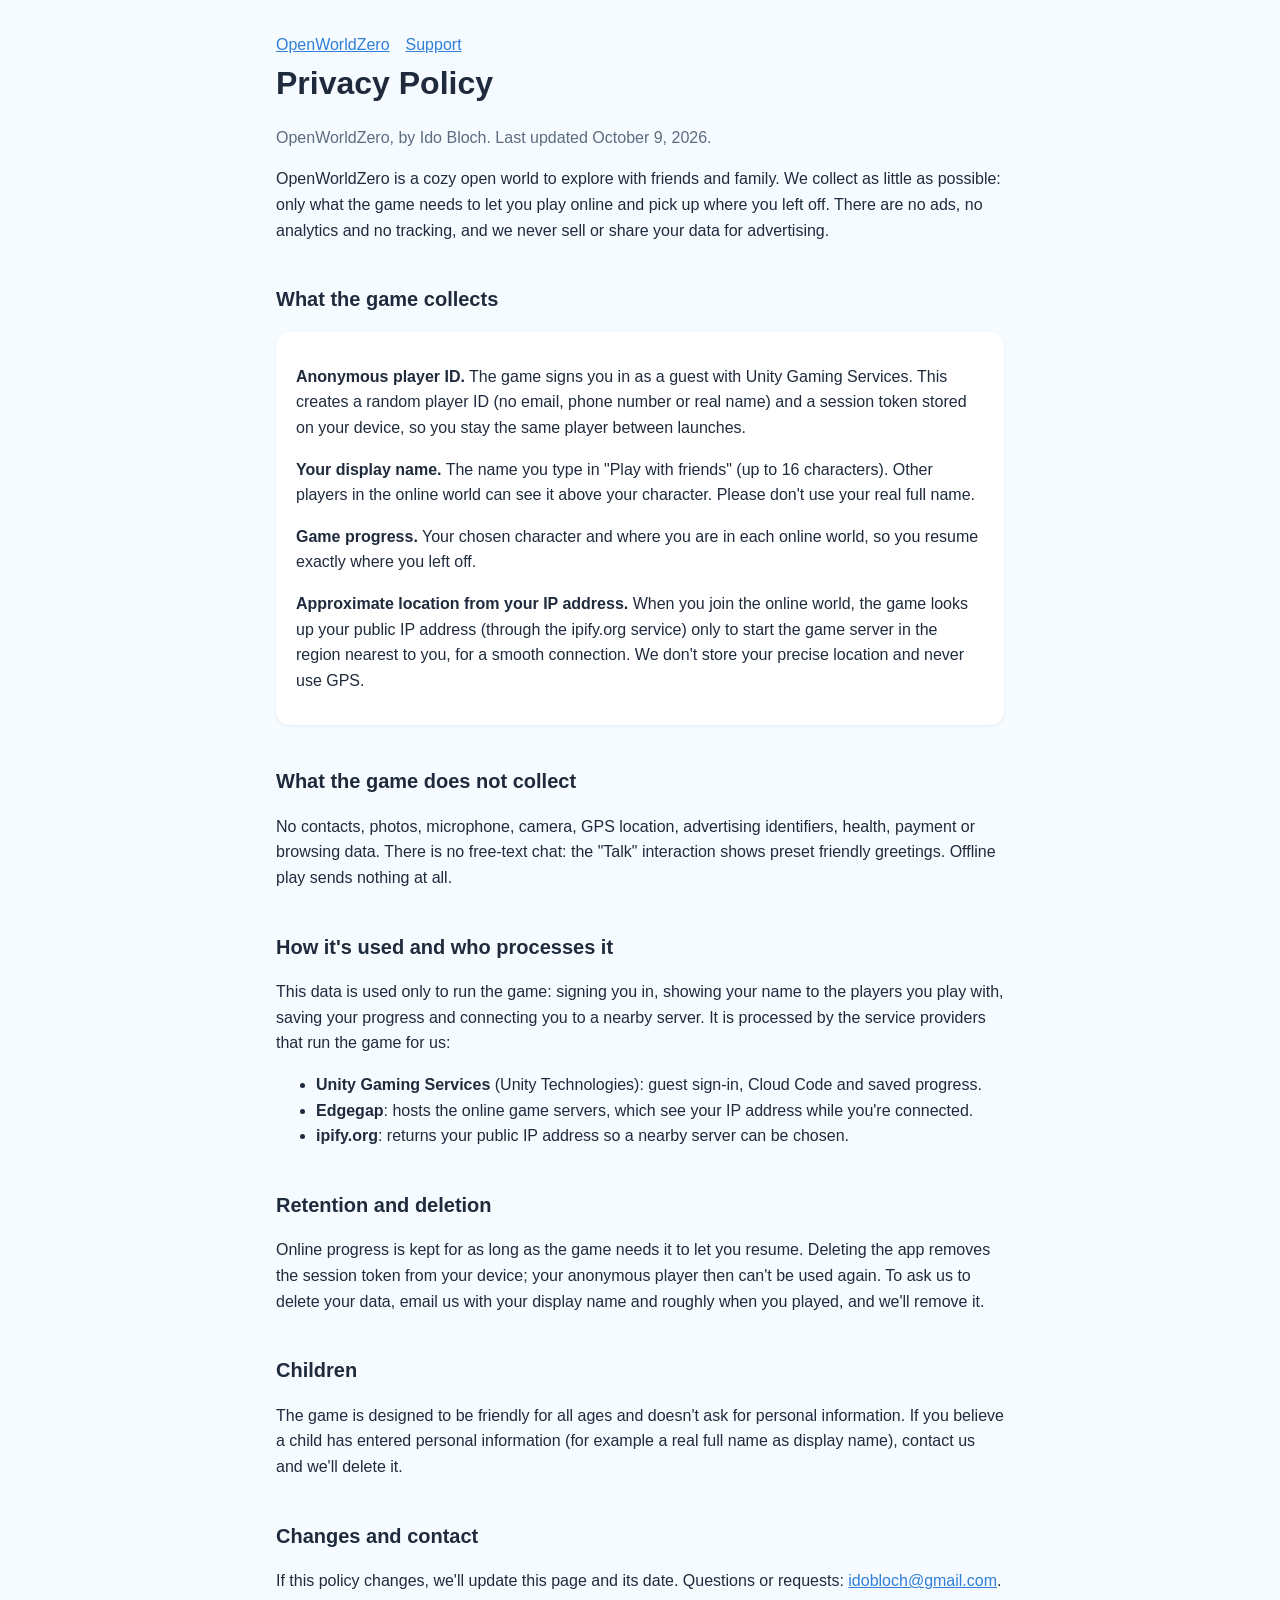
==== docs/privacy.html @ d1aa9bf7 "Add OpenWorldZero website: privacy policy and support pages (GitHub Pages, docs/) Co-Authored-By: Cl" ====
<!doctype html>
<html lang="en"><head><meta charset="utf-8"><meta name="viewport" content="width=device-width, initial-scale=1">
<title>OpenWorldZero Privacy Policy</title><link rel="stylesheet" href="style.css"></head>
<body><main>
<nav><a href="index.html">OpenWorldZero</a><a href="support.html">Support</a></nav>
<h1>Privacy Policy</h1>
<p class="muted">OpenWorldZero, by Ido Bloch. Last updated October 9, 2026.</p>

<p>OpenWorldZero is a cozy open world to explore with friends and family. We collect as little as possible: only what the game needs to let you play online and pick up where you left off. There are no ads, no analytics and no tracking, and we never sell or share your data for advertising.</p>

<h2>What the game collects</h2>
<div class="card">
<p><strong>Anonymous player ID.</strong> The game signs you in as a guest with Unity Gaming Services. This creates a random player ID (no email, phone number or real name) and a session token stored on your device, so you stay the same player between launches.</p>
<p><strong>Your display name.</strong> The name you type in "Play with friends" (up to 16 characters). Other players in the online world can see it above your character. Please don't use your real full name.</p>
<p><strong>Game progress.</strong> Your chosen character and where you are in each online world, so you resume exactly where you left off.</p>
<p><strong>Approximate location from your IP address.</strong> When you join the online world, the game looks up your public IP address (through the ipify.org service) only to start the game server in the region nearest to you, for a smooth connection. We don't store your precise location and never use GPS.</p>
</div>

<h2>What the game does not collect</h2>
<p>No contacts, photos, microphone, camera, GPS location, advertising identifiers, health, payment or browsing data. There is no free-text chat: the "Talk" interaction shows preset friendly greetings. Offline play sends nothing at all.</p>

<h2>How it's used and who processes it</h2>
<p>This data is used only to run the game: signing you in, showing your name to the players you play with, saving your progress and connecting you to a nearby server. It is processed by the service providers that run the game for us:</p>
<ul>
<li><strong>Unity Gaming Services</strong> (Unity Technologies): guest sign-in, Cloud Code and saved progress.</li>
<li><strong>Edgegap</strong>: hosts the online game servers, which see your IP address while you're connected.</li>
<li><strong>ipify.org</strong>: returns your public IP address so a nearby server can be chosen.</li>
</ul>

<h2>Retention and deletion</h2>
<p>Online progress is kept for as long as the game needs it to let you resume. Deleting the app removes the session token from your device; your anonymous player then can't be used again. To ask us to delete your data, email us with your display name and roughly when you played, and we'll remove it.</p>

<h2>Children</h2>
<p>The game is designed to be friendly for all ages and doesn't ask for personal information. If you believe a child has entered personal information (for example a real full name as display name), contact us and we'll delete it.</p>

<h2>Changes and contact</h2>
<p>If this policy changes, we'll update this page and its date. Questions or requests: <a href="mailto:idobloch@gmail.com">idobloch@gmail.com</a>.</p>
</main></body></html>
---- docs/style.css ----
:root { --bg:#f6fbff; --ink:#1f2b3d; --muted:#5b6b80; --accent:#2f7fd8; --card:#ffffff; }
@media (prefers-color-scheme: dark) { :root { --bg:#0f1722; --ink:#e6edf5; --muted:#9fb0c4; --accent:#6aa9f0; --card:#17212e; } }
* { box-sizing: border-box; }
body { margin:0; background:var(--bg); color:var(--ink); font:16px/1.6 -apple-system, BlinkMacSystemFont, "Segoe UI", Roboto, sans-serif; }
main { max-width:760px; margin:0 auto; padding:32px 16px 64px; }
h1 { font-size:2rem; margin:0 0 4px; } h2 { margin-top:2em; font-size:1.25rem; }
.muted { color:var(--muted); } a { color:var(--accent); }
.card { background:var(--card); border-radius:14px; padding:16px 20px; margin:16px 0; box-shadow:0 1px 3px rgba(0,0,0,.08); }
nav a { margin-right:16px; }
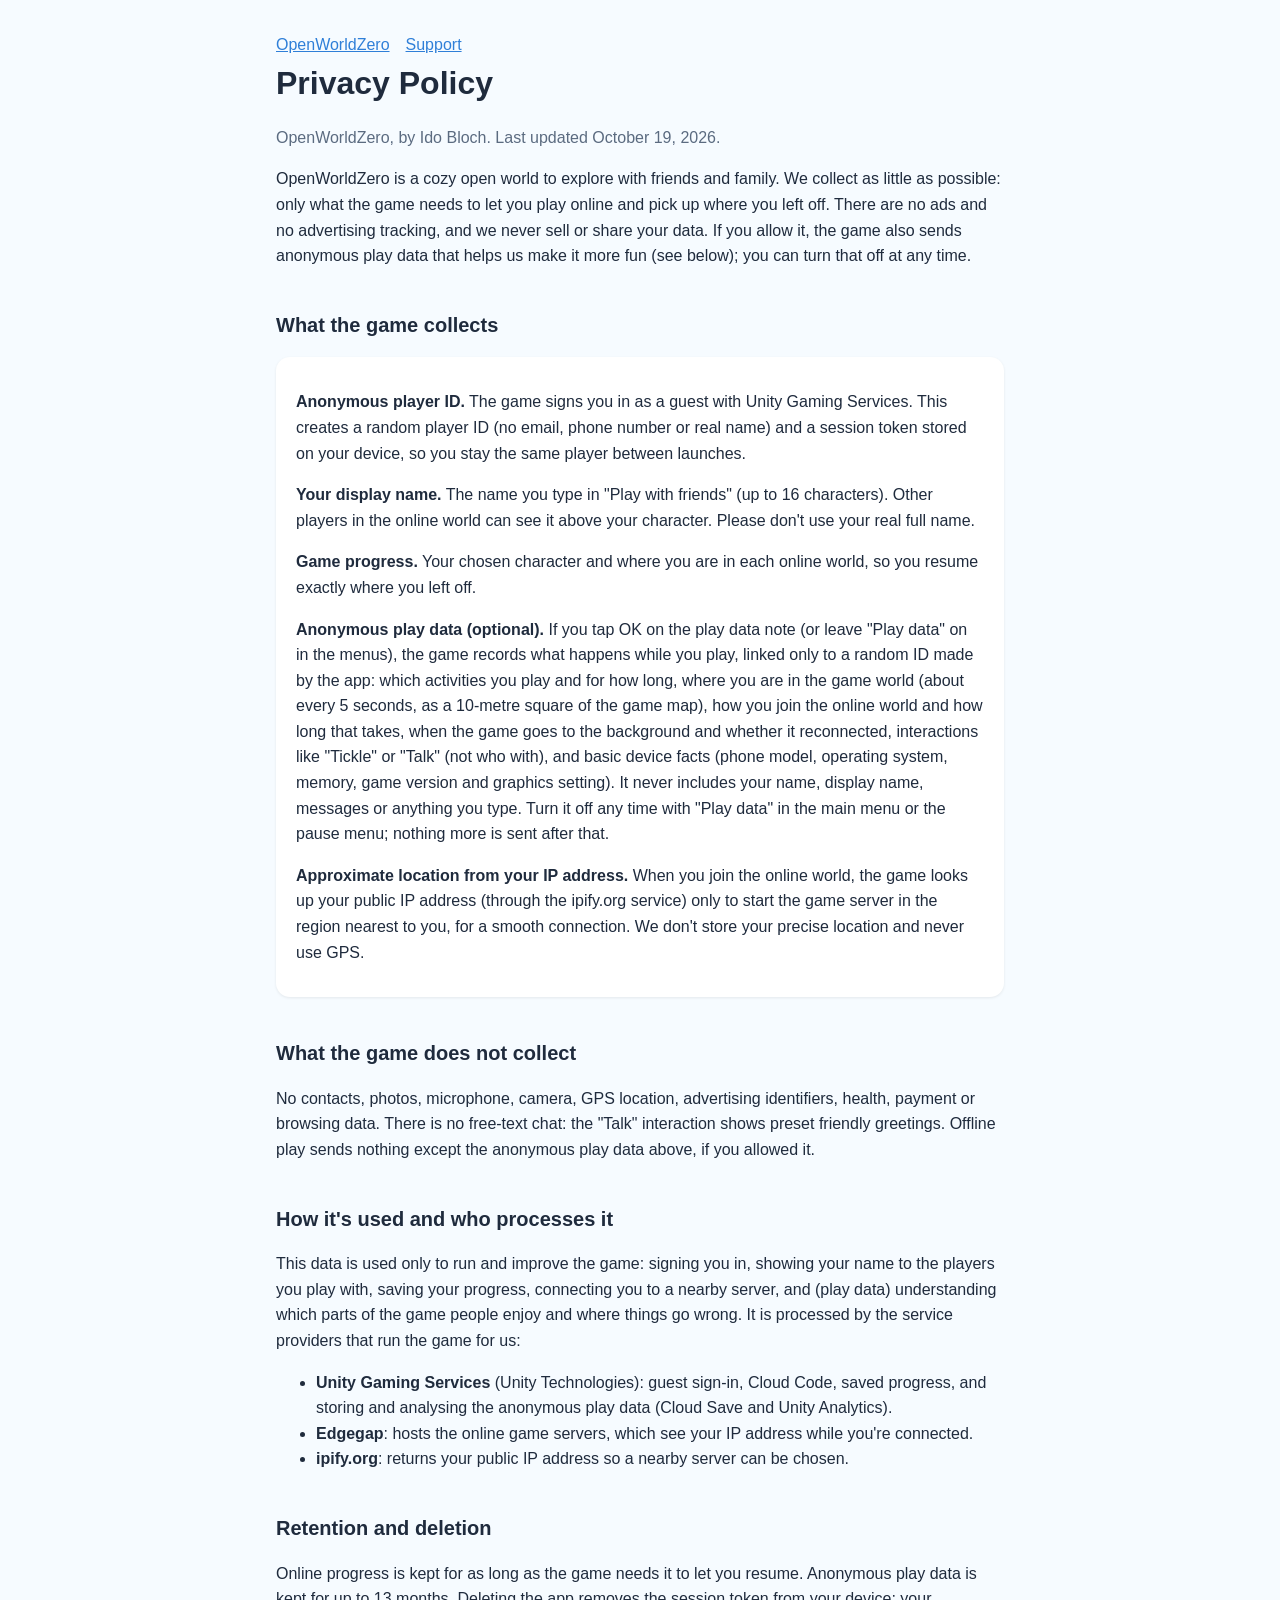
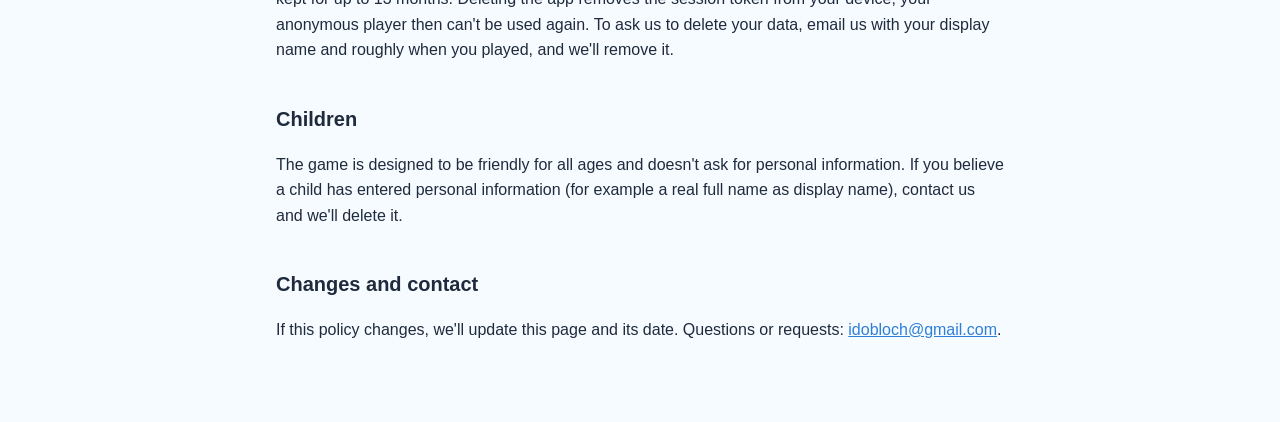
==== commit 4a3749ac: "Privacy policy: optional anonymous play data (analytics) and how to turn it off" ====
--- a/docs/privacy.html
+++ b/docs/privacy.html
@@ -4,31 +4,32 @@
 <body><main>
 <nav><a href="index.html">OpenWorldZero</a><a href="support.html">Support</a></nav>
 <h1>Privacy Policy</h1>
-<p class="muted">OpenWorldZero, by Ido Bloch. Last updated October 9, 2026.</p>
+<p class="muted">OpenWorldZero, by Ido Bloch. Last updated October 19, 2026.</p>
 
-<p>OpenWorldZero is a cozy open world to explore with friends and family. We collect as little as possible: only what the game needs to let you play online and pick up where you left off. There are no ads, no analytics and no tracking, and we never sell or share your data for advertising.</p>
+<p>OpenWorldZero is a cozy open world to explore with friends and family. We collect as little as possible: only what the game needs to let you play online and pick up where you left off. There are no ads and no advertising tracking, and we never sell or share your data. If you allow it, the game also sends anonymous play data that helps us make it more fun (see below); you can turn that off at any time.</p>
 
 <h2>What the game collects</h2>
 <div class="card">
 <p><strong>Anonymous player ID.</strong> The game signs you in as a guest with Unity Gaming Services. This creates a random player ID (no email, phone number or real name) and a session token stored on your device, so you stay the same player between launches.</p>
 <p><strong>Your display name.</strong> The name you type in "Play with friends" (up to 16 characters). Other players in the online world can see it above your character. Please don't use your real full name.</p>
 <p><strong>Game progress.</strong> Your chosen character and where you are in each online world, so you resume exactly where you left off.</p>
+<p><strong>Anonymous play data (optional).</strong> If you tap OK on the play data note (or leave "Play data" on in the menus), the game records what happens while you play, linked only to a random ID made by the app: which activities you play and for how long, where you are in the game world (about every 5 seconds, as a 10-metre square of the game map), how you join the online world and how long that takes, when the game goes to the background and whether it reconnected, interactions like "Tickle" or "Talk" (not who with), and basic device facts (phone model, operating system, memory, game version and graphics setting). It never includes your name, display name, messages or anything you type. Turn it off any time with "Play data" in the main menu or the pause menu; nothing more is sent after that.</p>
 <p><strong>Approximate location from your IP address.</strong> When you join the online world, the game looks up your public IP address (through the ipify.org service) only to start the game server in the region nearest to you, for a smooth connection. We don't store your precise location and never use GPS.</p>
 </div>
 
 <h2>What the game does not collect</h2>
-<p>No contacts, photos, microphone, camera, GPS location, advertising identifiers, health, payment or browsing data. There is no free-text chat: the "Talk" interaction shows preset friendly greetings. Offline play sends nothing at all.</p>
+<p>No contacts, photos, microphone, camera, GPS location, advertising identifiers, health, payment or browsing data. There is no free-text chat: the "Talk" interaction shows preset friendly greetings. Offline play sends nothing except the anonymous play data above, if you allowed it.</p>
 
 <h2>How it's used and who processes it</h2>
-<p>This data is used only to run the game: signing you in, showing your name to the players you play with, saving your progress and connecting you to a nearby server. It is processed by the service providers that run the game for us:</p>
+<p>This data is used only to run and improve the game: signing you in, showing your name to the players you play with, saving your progress, connecting you to a nearby server, and (play data) understanding which parts of the game people enjoy and where things go wrong. It is processed by the service providers that run the game for us:</p>
 <ul>
-<li><strong>Unity Gaming Services</strong> (Unity Technologies): guest sign-in, Cloud Code and saved progress.</li>
+<li><strong>Unity Gaming Services</strong> (Unity Technologies): guest sign-in, Cloud Code, saved progress, and storing and analysing the anonymous play data (Cloud Save and Unity Analytics).</li>
 <li><strong>Edgegap</strong>: hosts the online game servers, which see your IP address while you're connected.</li>
 <li><strong>ipify.org</strong>: returns your public IP address so a nearby server can be chosen.</li>
 </ul>
 
 <h2>Retention and deletion</h2>
-<p>Online progress is kept for as long as the game needs it to let you resume. Deleting the app removes the session token from your device; your anonymous player then can't be used again. To ask us to delete your data, email us with your display name and roughly when you played, and we'll remove it.</p>
+<p>Online progress is kept for as long as the game needs it to let you resume. Anonymous play data is kept for up to 13 months. Deleting the app removes the session token from your device; your anonymous player then can't be used again. To ask us to delete your data, email us with your display name and roughly when you played, and we'll remove it.</p>
 
 <h2>Children</h2>
 <p>The game is designed to be friendly for all ages and doesn't ask for personal information. If you believe a child has entered personal information (for example a real full name as display name), contact us and we'll delete it.</p>
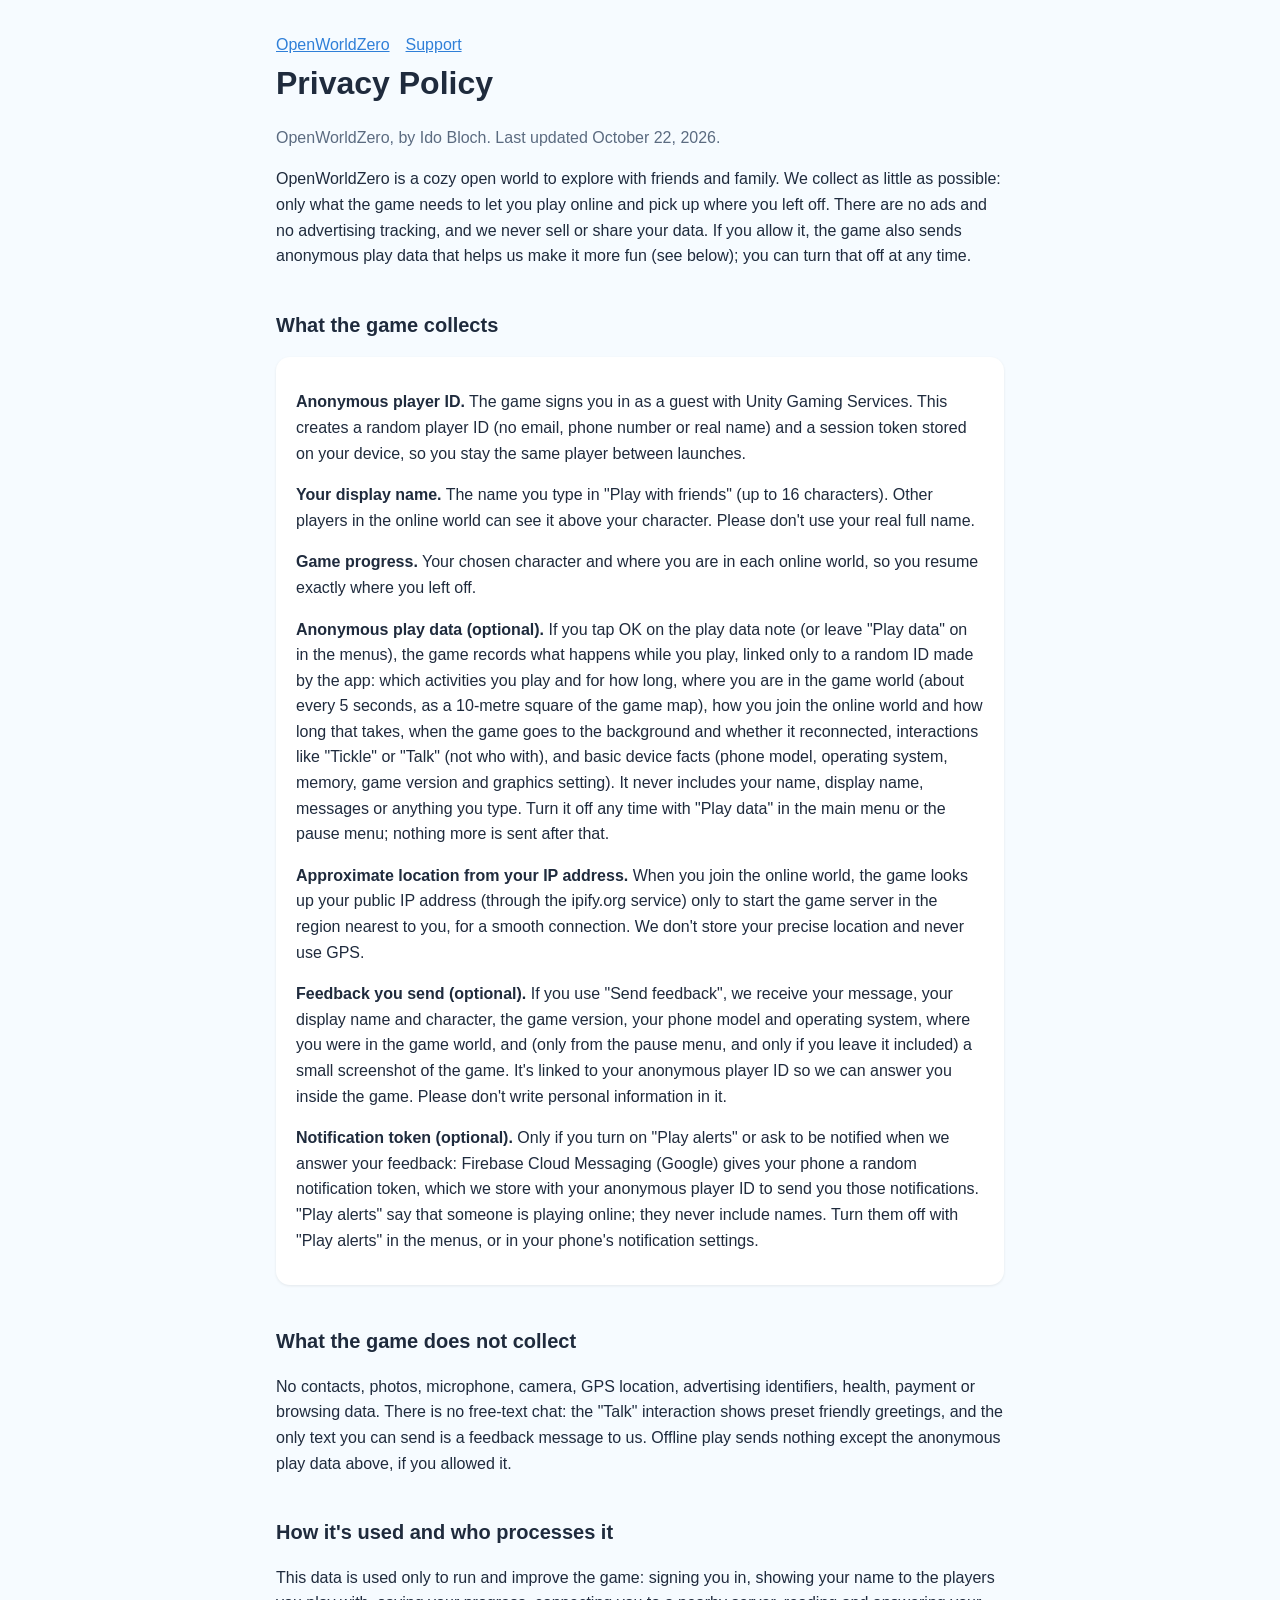
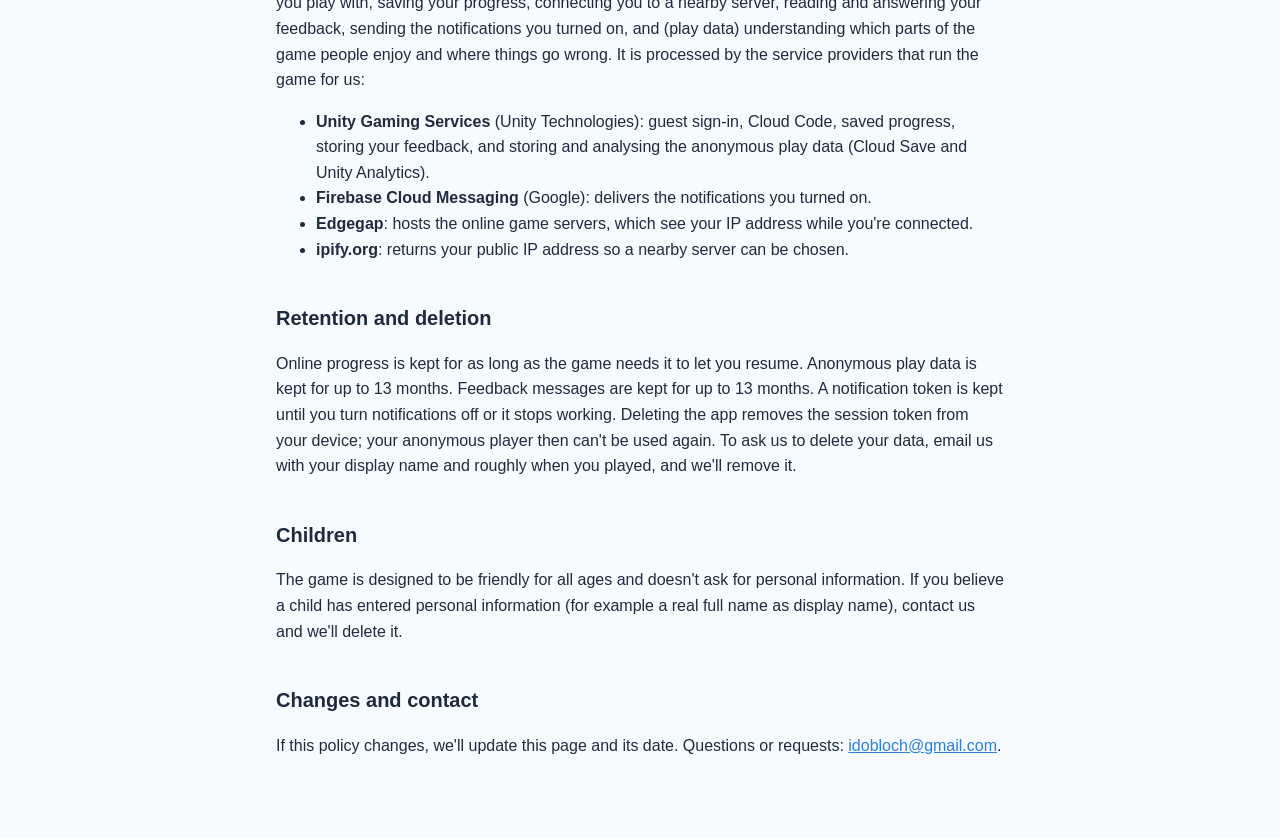
==== commit 633e339b: "Privacy policy: optional feedback messages and notification token (Firebase Cloud Messaging) Co-Auth" ====
--- a/docs/privacy.html
+++ b/docs/privacy.html
@@ -4,7 +4,7 @@
 <body><main>
 <nav><a href="index.html">OpenWorldZero</a><a href="support.html">Support</a></nav>
 <h1>Privacy Policy</h1>
-<p class="muted">OpenWorldZero, by Ido Bloch. Last updated October 19, 2026.</p>
+<p class="muted">OpenWorldZero, by Ido Bloch. Last updated October 22, 2026.</p>
 
 <p>OpenWorldZero is a cozy open world to explore with friends and family. We collect as little as possible: only what the game needs to let you play online and pick up where you left off. There are no ads and no advertising tracking, and we never sell or share your data. If you allow it, the game also sends anonymous play data that helps us make it more fun (see below); you can turn that off at any time.</p>
 
@@ -15,21 +15,24 @@
 <p><strong>Game progress.</strong> Your chosen character and where you are in each online world, so you resume exactly where you left off.</p>
 <p><strong>Anonymous play data (optional).</strong> If you tap OK on the play data note (or leave "Play data" on in the menus), the game records what happens while you play, linked only to a random ID made by the app: which activities you play and for how long, where you are in the game world (about every 5 seconds, as a 10-metre square of the game map), how you join the online world and how long that takes, when the game goes to the background and whether it reconnected, interactions like "Tickle" or "Talk" (not who with), and basic device facts (phone model, operating system, memory, game version and graphics setting). It never includes your name, display name, messages or anything you type. Turn it off any time with "Play data" in the main menu or the pause menu; nothing more is sent after that.</p>
 <p><strong>Approximate location from your IP address.</strong> When you join the online world, the game looks up your public IP address (through the ipify.org service) only to start the game server in the region nearest to you, for a smooth connection. We don't store your precise location and never use GPS.</p>
+<p><strong>Feedback you send (optional).</strong> If you use "Send feedback", we receive your message, your display name and character, the game version, your phone model and operating system, where you were in the game world, and (only from the pause menu, and only if you leave it included) a small screenshot of the game. It's linked to your anonymous player ID so we can answer you inside the game. Please don't write personal information in it.</p>
+<p><strong>Notification token (optional).</strong> Only if you turn on "Play alerts" or ask to be notified when we answer your feedback: Firebase Cloud Messaging (Google) gives your phone a random notification token, which we store with your anonymous player ID to send you those notifications. "Play alerts" say that someone is playing online; they never include names. Turn them off with "Play alerts" in the menus, or in your phone's notification settings.</p>
 </div>
 
 <h2>What the game does not collect</h2>
-<p>No contacts, photos, microphone, camera, GPS location, advertising identifiers, health, payment or browsing data. There is no free-text chat: the "Talk" interaction shows preset friendly greetings. Offline play sends nothing except the anonymous play data above, if you allowed it.</p>
+<p>No contacts, photos, microphone, camera, GPS location, advertising identifiers, health, payment or browsing data. There is no free-text chat: the "Talk" interaction shows preset friendly greetings, and the only text you can send is a feedback message to us. Offline play sends nothing except the anonymous play data above, if you allowed it.</p>
 
 <h2>How it's used and who processes it</h2>
-<p>This data is used only to run and improve the game: signing you in, showing your name to the players you play with, saving your progress, connecting you to a nearby server, and (play data) understanding which parts of the game people enjoy and where things go wrong. It is processed by the service providers that run the game for us:</p>
+<p>This data is used only to run and improve the game: signing you in, showing your name to the players you play with, saving your progress, connecting you to a nearby server, reading and answering your feedback, sending the notifications you turned on, and (play data) understanding which parts of the game people enjoy and where things go wrong. It is processed by the service providers that run the game for us:</p>
 <ul>
-<li><strong>Unity Gaming Services</strong> (Unity Technologies): guest sign-in, Cloud Code, saved progress, and storing and analysing the anonymous play data (Cloud Save and Unity Analytics).</li>
+<li><strong>Unity Gaming Services</strong> (Unity Technologies): guest sign-in, Cloud Code, saved progress, storing your feedback, and storing and analysing the anonymous play data (Cloud Save and Unity Analytics).</li>
+<li><strong>Firebase Cloud Messaging</strong> (Google): delivers the notifications you turned on.</li>
 <li><strong>Edgegap</strong>: hosts the online game servers, which see your IP address while you're connected.</li>
 <li><strong>ipify.org</strong>: returns your public IP address so a nearby server can be chosen.</li>
 </ul>
 
 <h2>Retention and deletion</h2>
-<p>Online progress is kept for as long as the game needs it to let you resume. Anonymous play data is kept for up to 13 months. Deleting the app removes the session token from your device; your anonymous player then can't be used again. To ask us to delete your data, email us with your display name and roughly when you played, and we'll remove it.</p>
+<p>Online progress is kept for as long as the game needs it to let you resume. Anonymous play data is kept for up to 13 months. Feedback messages are kept for up to 13 months. A notification token is kept until you turn notifications off or it stops working. Deleting the app removes the session token from your device; your anonymous player then can't be used again. To ask us to delete your data, email us with your display name and roughly when you played, and we'll remove it.</p>
 
 <h2>Children</h2>
 <p>The game is designed to be friendly for all ages and doesn't ask for personal information. If you believe a child has entered personal information (for example a real full name as display name), contact us and we'll delete it.</p>
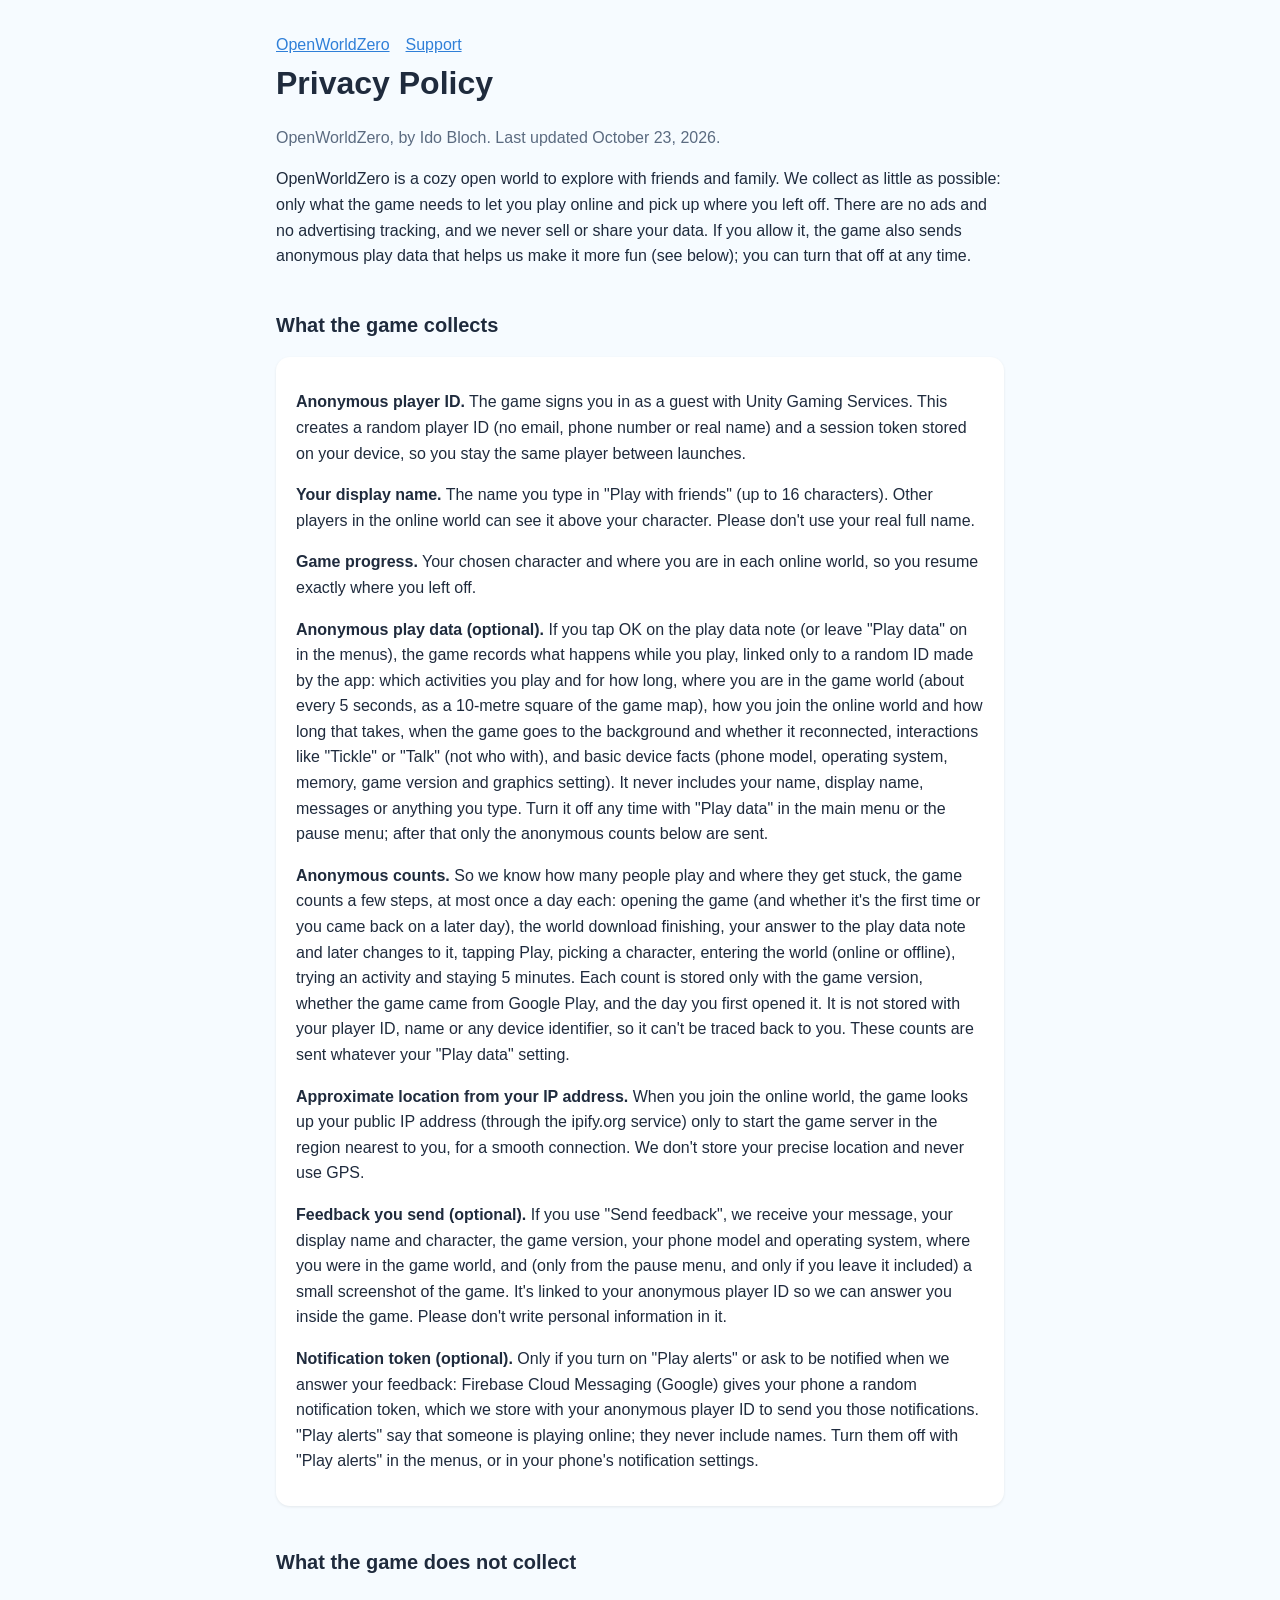
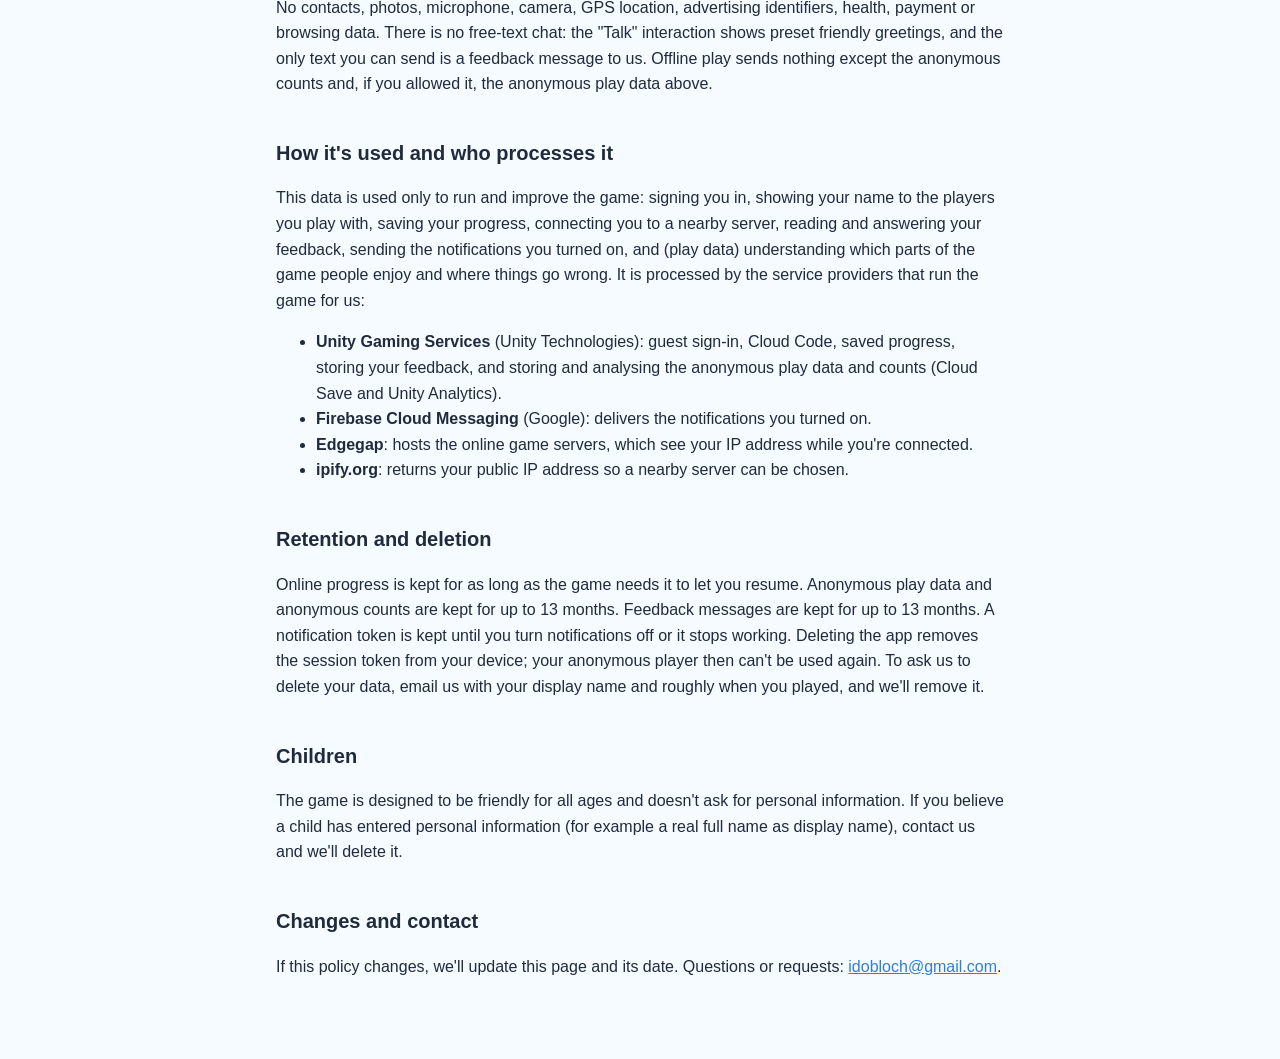
==== commit 8a78393e: "Privacy policy: anonymous counts (player funnel), sent whatever the Play data setting, stored withou" ====
--- a/docs/privacy.html
+++ b/docs/privacy.html
@@ -4,7 +4,7 @@
 <body><main>
 <nav><a href="index.html">OpenWorldZero</a><a href="support.html">Support</a></nav>
 <h1>Privacy Policy</h1>
-<p class="muted">OpenWorldZero, by Ido Bloch. Last updated October 22, 2026.</p>
+<p class="muted">OpenWorldZero, by Ido Bloch. Last updated October 23, 2026.</p>
 
 <p>OpenWorldZero is a cozy open world to explore with friends and family. We collect as little as possible: only what the game needs to let you play online and pick up where you left off. There are no ads and no advertising tracking, and we never sell or share your data. If you allow it, the game also sends anonymous play data that helps us make it more fun (see below); you can turn that off at any time.</p>
 
@@ -13,26 +13,27 @@
 <p><strong>Anonymous player ID.</strong> The game signs you in as a guest with Unity Gaming Services. This creates a random player ID (no email, phone number or real name) and a session token stored on your device, so you stay the same player between launches.</p>
 <p><strong>Your display name.</strong> The name you type in "Play with friends" (up to 16 characters). Other players in the online world can see it above your character. Please don't use your real full name.</p>
 <p><strong>Game progress.</strong> Your chosen character and where you are in each online world, so you resume exactly where you left off.</p>
-<p><strong>Anonymous play data (optional).</strong> If you tap OK on the play data note (or leave "Play data" on in the menus), the game records what happens while you play, linked only to a random ID made by the app: which activities you play and for how long, where you are in the game world (about every 5 seconds, as a 10-metre square of the game map), how you join the online world and how long that takes, when the game goes to the background and whether it reconnected, interactions like "Tickle" or "Talk" (not who with), and basic device facts (phone model, operating system, memory, game version and graphics setting). It never includes your name, display name, messages or anything you type. Turn it off any time with "Play data" in the main menu or the pause menu; nothing more is sent after that.</p>
+<p><strong>Anonymous play data (optional).</strong> If you tap OK on the play data note (or leave "Play data" on in the menus), the game records what happens while you play, linked only to a random ID made by the app: which activities you play and for how long, where you are in the game world (about every 5 seconds, as a 10-metre square of the game map), how you join the online world and how long that takes, when the game goes to the background and whether it reconnected, interactions like "Tickle" or "Talk" (not who with), and basic device facts (phone model, operating system, memory, game version and graphics setting). It never includes your name, display name, messages or anything you type. Turn it off any time with "Play data" in the main menu or the pause menu; after that only the anonymous counts below are sent.</p>
+<p><strong>Anonymous counts.</strong> So we know how many people play and where they get stuck, the game counts a few steps, at most once a day each: opening the game (and whether it's the first time or you came back on a later day), the world download finishing, your answer to the play data note and later changes to it, tapping Play, picking a character, entering the world (online or offline), trying an activity and staying 5 minutes. Each count is stored only with the game version, whether the game came from Google Play, and the day you first opened it. It is not stored with your player ID, name or any device identifier, so it can't be traced back to you. These counts are sent whatever your "Play data" setting.</p>
 <p><strong>Approximate location from your IP address.</strong> When you join the online world, the game looks up your public IP address (through the ipify.org service) only to start the game server in the region nearest to you, for a smooth connection. We don't store your precise location and never use GPS.</p>
 <p><strong>Feedback you send (optional).</strong> If you use "Send feedback", we receive your message, your display name and character, the game version, your phone model and operating system, where you were in the game world, and (only from the pause menu, and only if you leave it included) a small screenshot of the game. It's linked to your anonymous player ID so we can answer you inside the game. Please don't write personal information in it.</p>
 <p><strong>Notification token (optional).</strong> Only if you turn on "Play alerts" or ask to be notified when we answer your feedback: Firebase Cloud Messaging (Google) gives your phone a random notification token, which we store with your anonymous player ID to send you those notifications. "Play alerts" say that someone is playing online; they never include names. Turn them off with "Play alerts" in the menus, or in your phone's notification settings.</p>
 </div>
 
 <h2>What the game does not collect</h2>
-<p>No contacts, photos, microphone, camera, GPS location, advertising identifiers, health, payment or browsing data. There is no free-text chat: the "Talk" interaction shows preset friendly greetings, and the only text you can send is a feedback message to us. Offline play sends nothing except the anonymous play data above, if you allowed it.</p>
+<p>No contacts, photos, microphone, camera, GPS location, advertising identifiers, health, payment or browsing data. There is no free-text chat: the "Talk" interaction shows preset friendly greetings, and the only text you can send is a feedback message to us. Offline play sends nothing except the anonymous counts and, if you allowed it, the anonymous play data above.</p>
 
 <h2>How it's used and who processes it</h2>
 <p>This data is used only to run and improve the game: signing you in, showing your name to the players you play with, saving your progress, connecting you to a nearby server, reading and answering your feedback, sending the notifications you turned on, and (play data) understanding which parts of the game people enjoy and where things go wrong. It is processed by the service providers that run the game for us:</p>
 <ul>
-<li><strong>Unity Gaming Services</strong> (Unity Technologies): guest sign-in, Cloud Code, saved progress, storing your feedback, and storing and analysing the anonymous play data (Cloud Save and Unity Analytics).</li>
+<li><strong>Unity Gaming Services</strong> (Unity Technologies): guest sign-in, Cloud Code, saved progress, storing your feedback, and storing and analysing the anonymous play data and counts (Cloud Save and Unity Analytics).</li>
 <li><strong>Firebase Cloud Messaging</strong> (Google): delivers the notifications you turned on.</li>
 <li><strong>Edgegap</strong>: hosts the online game servers, which see your IP address while you're connected.</li>
 <li><strong>ipify.org</strong>: returns your public IP address so a nearby server can be chosen.</li>
 </ul>
 
 <h2>Retention and deletion</h2>
-<p>Online progress is kept for as long as the game needs it to let you resume. Anonymous play data is kept for up to 13 months. Feedback messages are kept for up to 13 months. A notification token is kept until you turn notifications off or it stops working. Deleting the app removes the session token from your device; your anonymous player then can't be used again. To ask us to delete your data, email us with your display name and roughly when you played, and we'll remove it.</p>
+<p>Online progress is kept for as long as the game needs it to let you resume. Anonymous play data and anonymous counts are kept for up to 13 months. Feedback messages are kept for up to 13 months. A notification token is kept until you turn notifications off or it stops working. Deleting the app removes the session token from your device; your anonymous player then can't be used again. To ask us to delete your data, email us with your display name and roughly when you played, and we'll remove it.</p>
 
 <h2>Children</h2>
 <p>The game is designed to be friendly for all ages and doesn't ask for personal information. If you believe a child has entered personal information (for example a real full name as display name), contact us and we'll delete it.</p>
